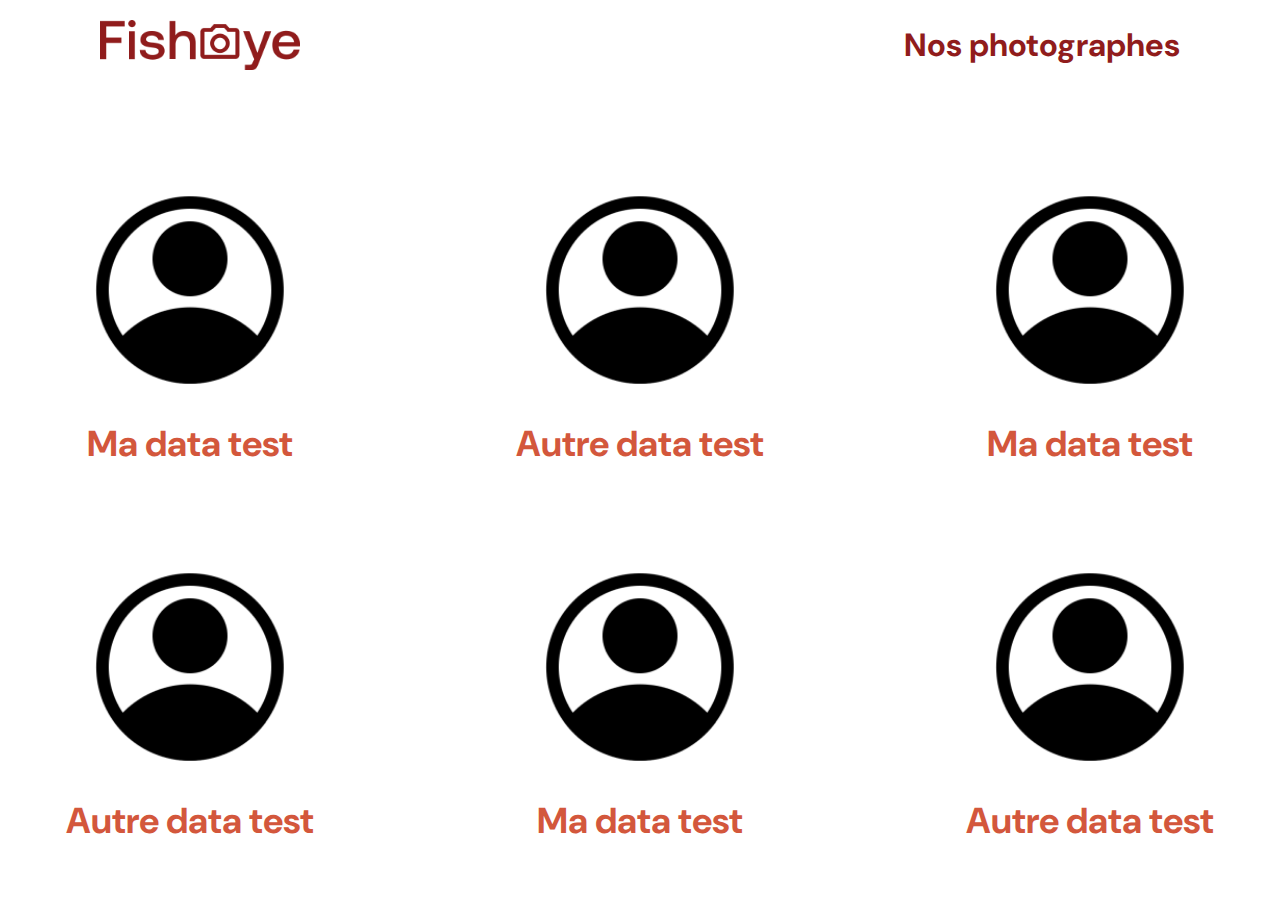
==== index.html @ c6908dc8 "first commit" ====
<!DOCTYPE html>
<html lang="fr">
  <head>
    <link href="css/style.css" rel="stylesheet" type="text/css" />
    <meta charset="utf-8">
    <link rel="icon" type="image/png" href="assets/favicon.png">
    <link href="https://fonts.googleapis.com/css?family=DM+Sans&display=swap" rel="stylesheet">
    <title>Fisheye</title>
  </head>
  <body>
    <header>
        <img src="assets/images/logo.png" class="logo" alt="fisheye logo"/>
        <h1>Nos photographes</h1>
    </header>
    <main id="main">
        <div class="photographer_section"></div>
    </main>
    <script src="scripts/templates/photographer.js"></script>
    <script src="scripts/pages/index.js"></script>
  </body>
</html>
---- css/style.css ----
@import url("photographer.css");

body {
    font-family: "DM Sans", sans-serif;
    margin: 0;
}


header {
    display: flex;
    flex-direction: row;
    justify-content: space-between;
    align-items: center;
    height: 90px;
}

h1 {
    color: #901C1C;
    margin-right: 100px;
}

.logo {
    height: 50px;
    margin-left: 100px;
}

.photographer_section {
    display: grid;
    grid-template-columns: 1fr 1fr 1fr;
    gap: 70px;
    margin-top: 100px;
}

.photographer_section article {
    justify-self: center;
    display: flex;
    justify-content: center;
    align-items: center;
    flex-direction: column;
}

.photographer_section article h2 {
    color: #D3573C;
    font-size: 36px;
}

.photographer_section article img {
    height: 200px;
    width: 200px;
}
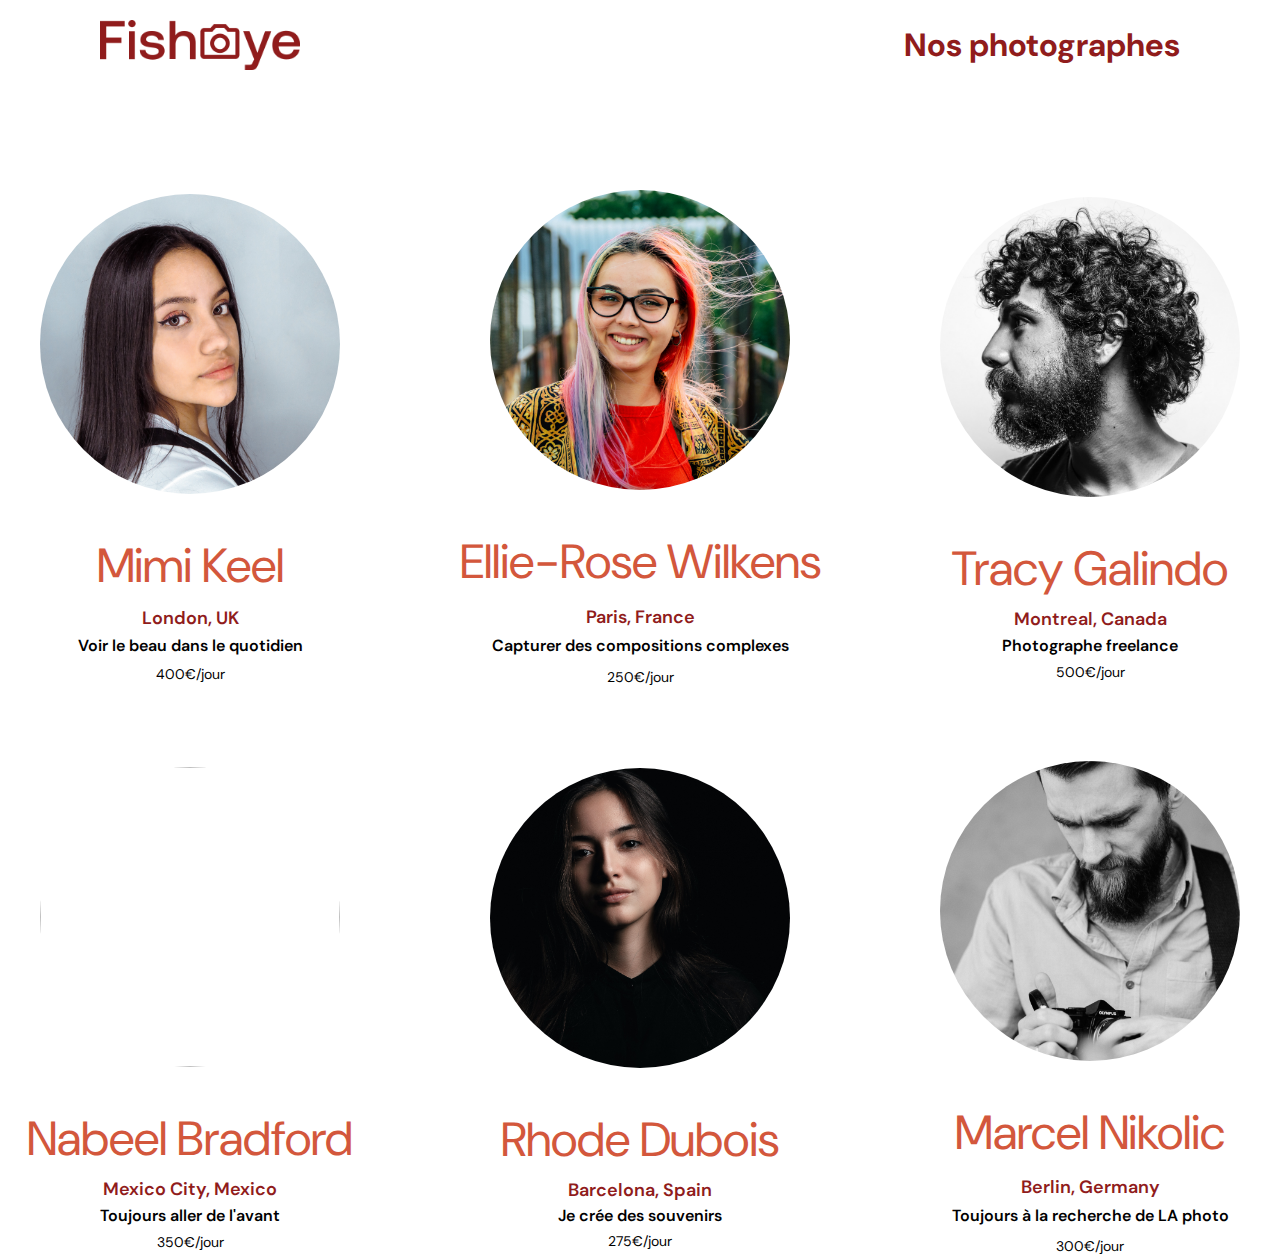
==== commit 4fbc45eb: "Style fix, the Emperor protect" ====
--- a/index.html
+++ b/index.html
@@ -9,7 +9,7 @@
   </head>
   <body>
     <header>
-        <img src="assets/images/logo.png" class="logo" alt="fisheye logo"/>
+        <img src="assets/images/logo.png" class="logo" alt="Fisheye Home page"/>
         <h1>Nos photographes</h1>
     </header>
     <main id="main">
--- a/css/style.css
+++ b/css/style.css
@@ -1,7 +1,7 @@
 @import url("photographer.css");
 
 body {
-    font-family: "DM Sans", sans-serif;
+    font-family:"roboto", "DM Sans", sans-serif;
     margin: 0;
 }
 
@@ -17,6 +17,22 @@
 h1 {
     color: #901C1C;
     margin-right: 100px;
+}
+
+a {
+  text-decoration: none;
+  display: flex;
+  flex-direction: column;
+  align-items: center;
+
+}
+
+div {
+    text-decoration: none;
+  display: flex;
+  flex-direction: column;
+  align-items: center;
+  margin-top: 0%;
 }
 
 .logo {
@@ -39,12 +55,34 @@
     flex-direction: column;
 }
 
+.photographer_section article img {
+    height: 300px;
+    width: 300px;
+    object-fit: cover;
+    border-radius: 50%;
+}
+
 .photographer_section article h2 {
     color: #D3573C;
-    font-size: 36px;
+    font-size: 48px;
+    font-weight: 400;
+    margin-bottom: 0% ;
 }
 
-.photographer_section article img {
-    height: 200px;
-    width: 200px;
-}+.photographer_section article h3 {
+    color: #901C1C;
+    font-size: 18px;
+    font-weight: 600;
+    margin: 4% 0% 0% 0%;
+}
+
+.photographer_section article h4 {
+    font-size: 16px;
+    font-weight: 600;
+    margin: 2% 0%;
+}
+
+.photographer_section article p {
+    font-size: 14px;
+    margin:2%;
+}
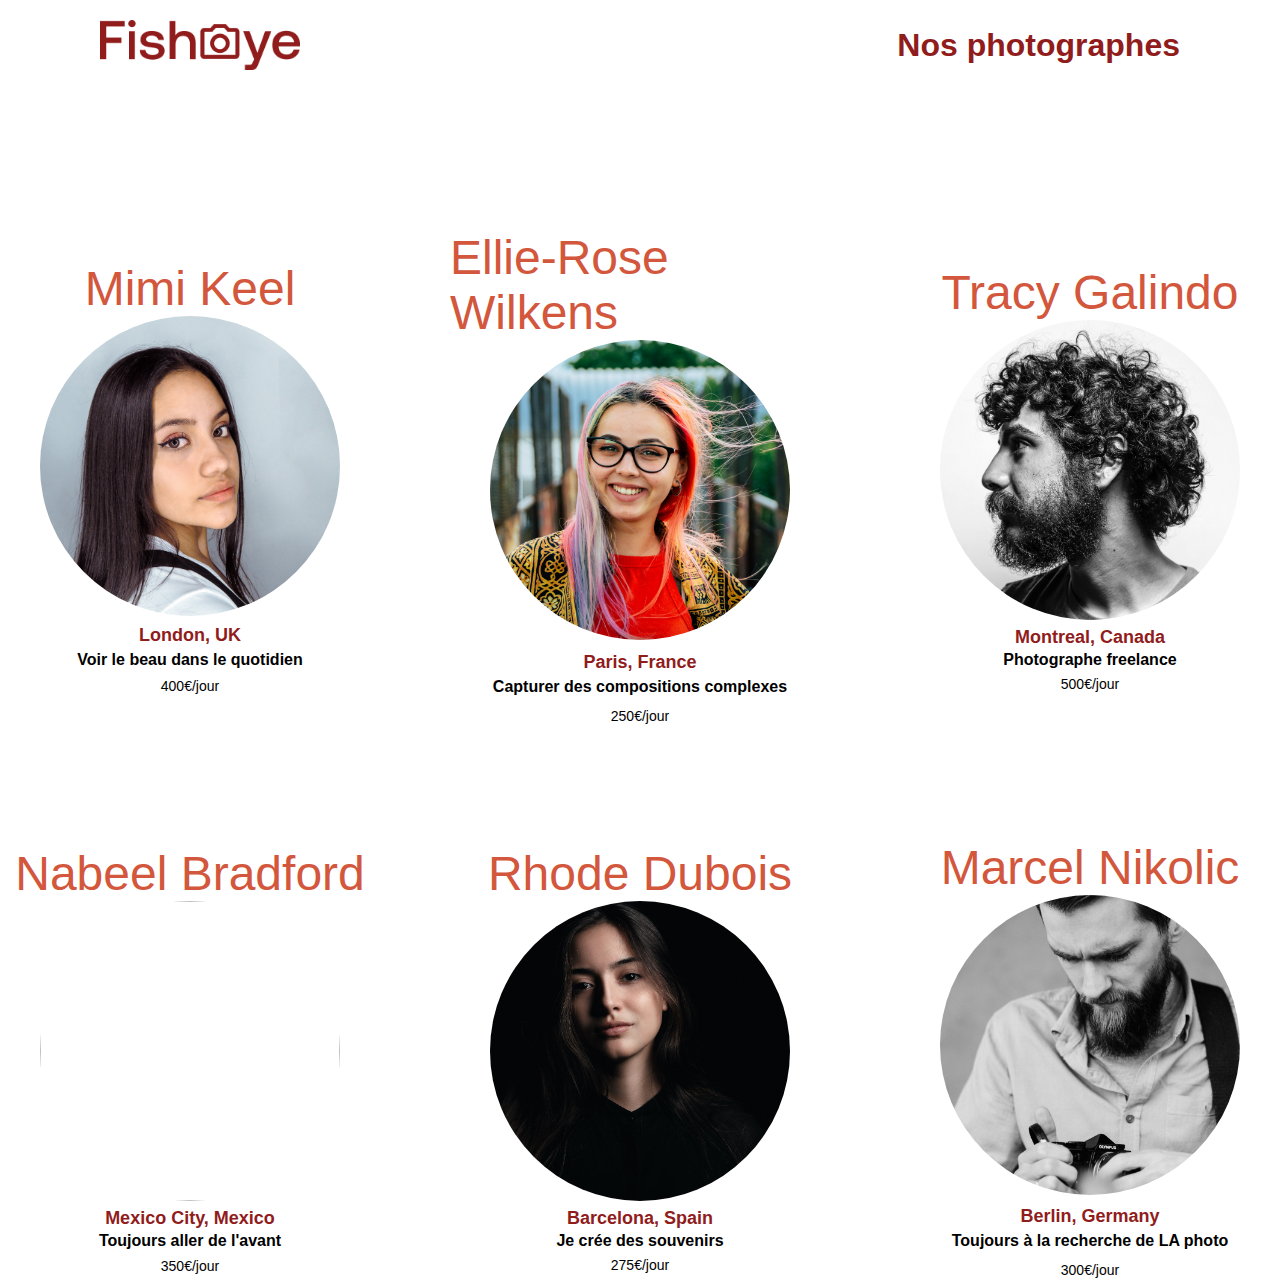
==== commit de43c112: "Recuperation of photographerId in photographe page with URL + code comment + FIX font google" ====
--- a/index.html
+++ b/index.html
@@ -4,7 +4,9 @@
     <link href="css/style.css" rel="stylesheet" type="text/css" />
     <meta charset="utf-8">
     <link rel="icon" type="image/png" href="assets/favicon.png">
-    <link href="https://fonts.googleapis.com/css?family=DM+Sans&display=swap" rel="stylesheet">
+    <link rel="preconnect" href="https://fonts.googleapis.com">
+    <link rel="preconnect" href="https://fonts.gstatic.com" crossorigin>
+    <link href="https://fonts.googleapis.com/css2?family=Old+Standard+TT&display=swap" rel="stylesheet">
     <title>Fisheye</title>
   </head>
   <body>
--- a/css/style.css
+++ b/css/style.css
@@ -1,7 +1,7 @@
 @import url("photographer.css");
 
 body {
-    font-family:"roboto", "DM Sans", sans-serif;
+    font-family:"DM Sans", sans-serif;
     margin: 0;
 }
 
